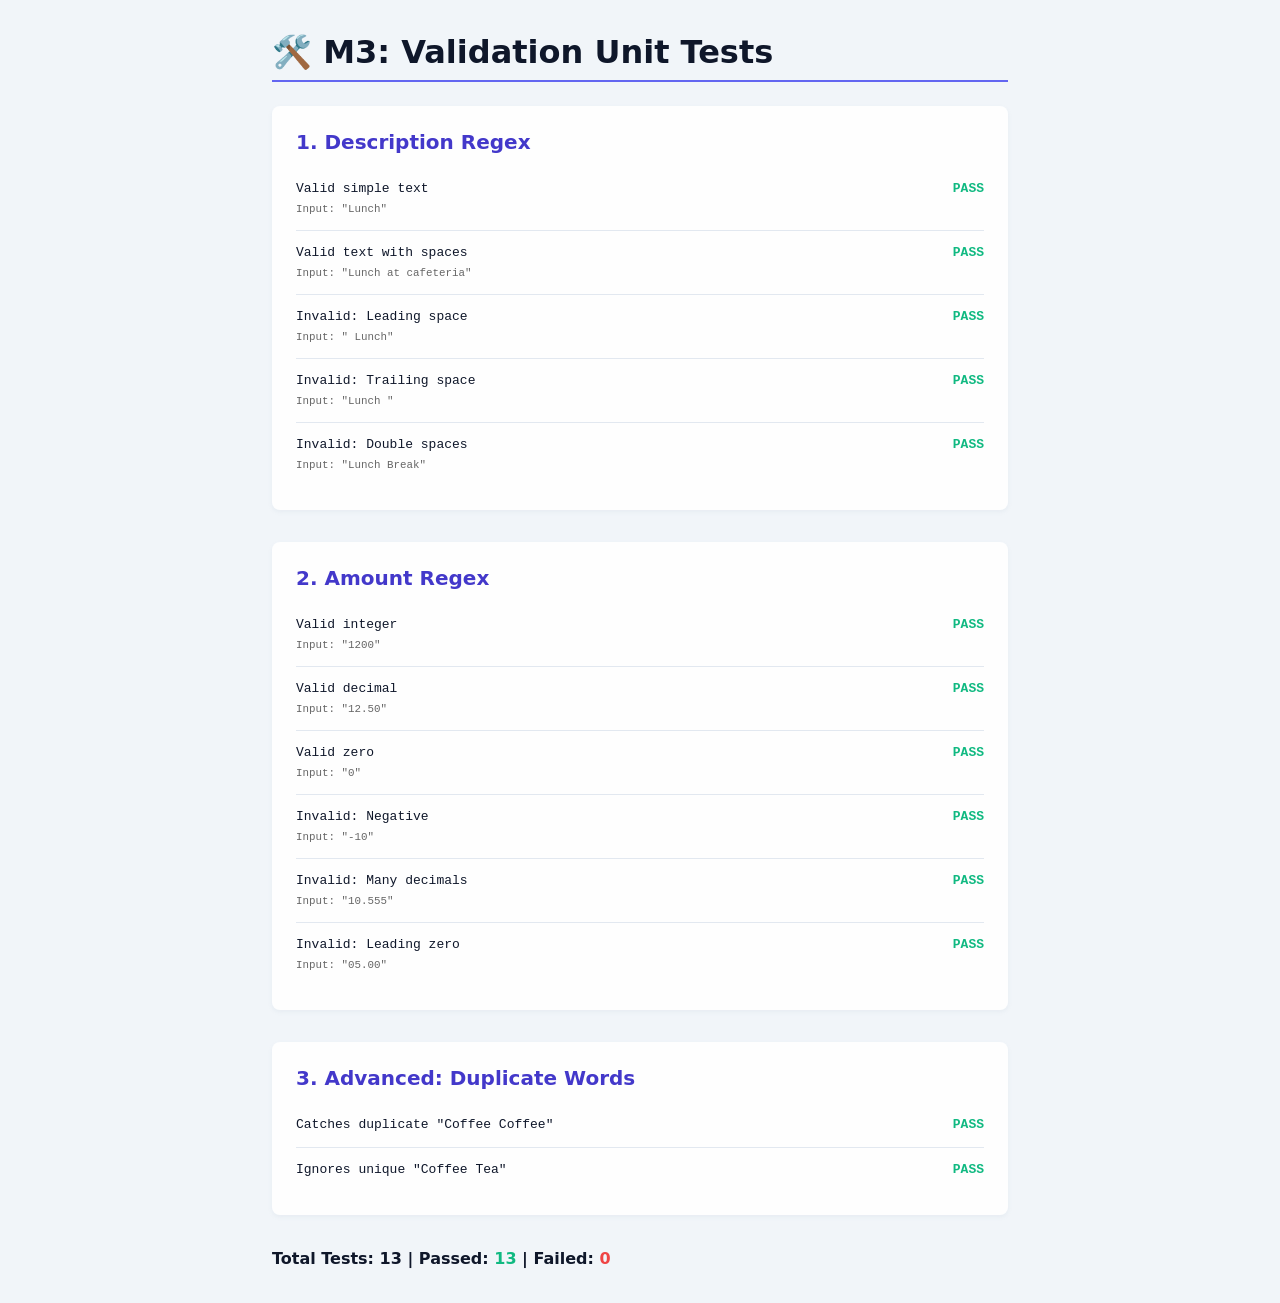
==== tests.html @ 5d40b79d "Restucturing" ====
<!DOCTYPE html>
<html lang="en">

<head>
    <meta charset="UTF-8">
    <meta name="viewport" content="width=device-width, initial-scale=1.0">
    <title>Student Finance Tracker - Unit Tests</title>
    <link rel="stylesheet" href="styles/base.css">
    <link rel="stylesheet" href="styles/variables.css">
    <style>
        body {
            padding: 2rem;
            max-width: 800px;
            margin: 0 auto;
            background: var(--background-body);
            color: var(--text-main);
        }

        .test-suite {
            margin-bottom: 2rem;
            background: var(--background-card);
            padding: 1.5rem;
            border-radius: 8px;
            box-shadow: var(--shadow-sm);
        }

        h1 {
            border-bottom: 2px solid var(--primary-color);
            padding-bottom: 0.5rem;
            margin-bottom: 1.5rem;
        }

        h2 {
            font-size: 1.25rem;
            margin-top: 0;
            color: var(--primary-dark);
        }

        .test-case {
            display: flex;
            justify-content: space-between;
            padding: 0.75rem 0;
            border-bottom: 1px solid var(--border-color);
            font-family: monospace;
        }

        .test-case:last-child {
            border-bottom: none;
        }

        .status {
            font-weight: bold;
            text-transform: uppercase;
        }

        .pass {
            color: var(--success-color);
        }

        .fail {
            color: var(--danger-color);
        }

        .summary {
            font-weight: bold;
            margin-top: 1rem;
        }
    </style>
</head>

<body>
    <h1>🛠️ M3: Validation Unit Tests</h1>
    <div id="results">Running tests...</div>

    <script>
        // NOTE: For "file://" access without a local server, we are defining patterns here.
        // In a real production app with a server, we would import from './scripts/validators.js'.

        const Patterns = {
            description: /^\S+(?: \S+)*$/,
            amount: /^(0|[1-9]\d*)(\.\d{1,2})?$/,
            category: /^[A-Za-z]+(?:[ -][A-Za-z]+)*$/,
            date: /^\d{4}-(0[1-9]|1[0-2])-(0[1-9]|[12]\d|3[01])$/,
            duplicateWords: /\b(\w+)\s+\1\b/i
        };

        const validate = (field, value) => {
            if (!Patterns[field]) return false;
            return Patterns[field].test(value);
        };

        const resultsDiv = document.getElementById('results');
        let total = 0;
        let passed = 0;

        function assert(description, input, expected, validatorName) {
            total++;
            const isValid = validate(validatorName, input);
            const isPass = isValid === expected;
            if (isPass) passed++;

            return `
                <div class="test-case">
                    <span>${description} <br><small style="color:#666">Input: "${input}"</small></span>
                    <span class="status ${isPass ? 'pass' : 'fail'}">${isPass ? 'PASS' : 'FAIL'}</span>
                </div>
            `;
        }

        function runTests() {
            let html = '';

            // Test Suite 1: Description Validation
            html += '<div class="test-suite"><h2>1. Description Regex</h2>';
            html += assert('Valid simple text', 'Lunch', true, 'description');
            html += assert('Valid text with spaces', 'Lunch at cafeteria', true, 'description');
            html += assert('Invalid: Leading space', ' Lunch', false, 'description');
            html += assert('Invalid: Trailing space', 'Lunch ', false, 'description');
            html += assert('Invalid: Double spaces', 'Lunch  Break', false, 'description');
            html += '</div>';

            // Test Suite 2: Amount Validation
            html += '<div class="test-suite"><h2>2. Amount Regex</h2>';
            html += assert('Valid integer', '1200', true, 'amount');
            html += assert('Valid decimal', '12.50', true, 'amount');
            html += assert('Valid zero', '0', true, 'amount');
            html += assert('Invalid: Negative', '-10', false, 'amount');
            html += assert('Invalid: Many decimals', '10.555', false, 'amount');
            html += assert('Invalid: Leading zero', '05.00', false, 'amount');
            html += '</div>';

            // Test Suite 3: Advanced Regex
            html += '<div class="test-suite"><h2>3. Advanced: Duplicate Words</h2>';
            const dupPattern = Patterns.duplicateWords;

            total++;
            let isPass = dupPattern.test("Coffee Coffee");
            if (isPass) passed++;
            html += `<div class="test-case"><span>Catches duplicate "Coffee Coffee"</span><span class="status ${isPass ? 'pass' : 'fail'}">${isPass ? 'PASS' : 'FAIL'}</span></div>`;

            total++;
            isPass = !dupPattern.test("Coffee Tea");
            if (isPass) passed++;
            html += `<div class="test-case"><span>Ignores unique "Coffee Tea"</span><span class="status ${isPass ? 'pass' : 'fail'}">${isPass ? 'PASS' : 'FAIL'}</span></div>`;
            html += '</div>';

            html += `<div class="summary">Total Tests: ${total} | Passed: <span class="pass">${passed}</span> | Failed: <span class="fail">${total - passed}</span></div>`;

            resultsDiv.innerHTML = html;
        }

        // Run immediately
        runTests();
    </script>
</body>

</html>
---- styles/base.css ----
/* Reset & Base Styles */
*,
*::before,
*::after {
    box-sizing: border-box;
    margin: 0;
    padding: 0;
}

html {
    scroll-behavior: smooth;
    font-size: 100%;
}

body {
    font-family: var(--font-main);
    background-color: var(--background-body);
    color: var(--text-main);
    line-height: 1.5;
    -webkit-font-smoothing: antialiased;
}

/* Typography */
h1,
h2,
h3,
h4,
h5,
h6 {
    font-weight: 600;
    line-height: 1.25;
    margin-bottom: var(--spacing-sm);
}

p {
    margin-bottom: var(--spacing-md);
}

a {
    color: var(--accent-color);
    text-decoration: none;
    transition: color 0.2s ease;
}

a:hover {
    color: var(--primary-dark);
    text-decoration: underline;
}

mark {
    background-color: var(--warning-color);
    color: var(--text-main);
    padding: 0 4px;
    border-radius: 4px;
    font-weight: 600;
}

/* Utilities */
.visually-hidden {
    position: absolute;
    width: 1px;
    height: 1px;
    padding: 0;
    margin: -1px;
    overflow: hidden;
    clip: rect(0, 0, 0, 0);
    white-space: nowrap;
    border: 0;
}

.text-right {
    text-align: right;
}

.text-center {
    text-align: center;
}

/* Buttons */
button {
    cursor: pointer;
    font-family: inherit;
    border: none;
    background: none;
}

.skip-link {
    position: absolute;
    top: -40px;
    left: 0;
    background: var(--primary-color);
    color: white;
    padding: 8px;
    z-index: 100;
}

.skip-link:focus {
    top: 0;
}
---- styles/variables.css ----
:root {
    /* "Vibrant Glass" Theme */

    /* Primary: Electric Indigo */
    --primary-color: #6366f1;
    --primary-dark: #4338ca;
    --primary-light: #e0e7ff;

    /* Secondary: Teal/Cyan */
    --secondary-color: #06b6d4;

    /* Accent: Hot Pink/Rose */
    --accent-color: #f43f5e;

    /* Gradients */
    --accent-gradient: linear-gradient(135deg, #6366f1 0%, #a855f7 50%, #ec4899 100%);
    --card-gradient: linear-gradient(145deg, #ffffff, #f8fafc);
    --sidebar-gradient: linear-gradient(180deg, #1e1b4b 0%, #312e81 100%);

    /* Backgrounds */
    --background-body: #f1f5f9;
    /* Light Grey */
    --background-card: rgba(255, 255, 255, 0.9);
    /* Slight transparency */

    /* Text */
    --text-main: #0f172a;
    --text-muted: #64748b;
    --text-on-dark: #f8fafc;

    /* Status Colors */
    --danger-color: #ef4444;
    --success-color: #10b981;
    --warning-color: #f59e0b;

    /* Typography */
    --font-main: 'Outfit', 'Inter', system-ui, sans-serif;
    /* Outfit is trendy */
    --font-size-sm: 0.875rem;
    --font-size-base: 1rem;
    --font-size-lg: 1.125rem;
    --font-size-xl: 1.5rem;
    --font-size-2xl: 2rem;

    /* Spacing */
    --spacing-xs: 0.5rem;
    --spacing-sm: 0.75rem;
    --spacing-md: 1.25rem;
    /* More generous spacing */
    --spacing-lg: 2rem;
    --spacing-xl: 3rem;

    /* Borders */
    --radius-sm: 0.5rem;
    --radius-md: 1rem;
    --radius-lg: 1.5rem;
    /* Very rounded 'modern' feel */
    --border-color: #e2e8f0;

    /* Shadows (Neumorphic/Glassy) */
    --shadow-sm: 0 2px 4px rgba(148, 163, 184, 0.1);
    --shadow-md: 0 8px 16px rgba(148, 163, 184, 0.1);
    --shadow-lg: 0 12px 24px rgba(148, 163, 184, 0.15), 0 0 0 1px rgba(255, 255, 255, 0.5) inset;
    --shadow-colored: 0 10px 20px -5px rgba(99, 102, 241, 0.4);
}

/* Dark Mode Overrides - "Cyber Dark" */
@media (prefers-color-scheme: dark) {
    :root {
        --background-body: #0f172a;
        /* Deep Navy */
        --background-card: rgba(30, 41, 59, 0.7);
        /* Deep Slate Glass */
        --text-main: #f1f5f9;
        --text-muted: #94a3b8;
        --border-color: rgba(148, 163, 184, 0.1);
        --shadow-sm: 0 2px 4px rgba(0, 0, 0, 0.2);
        --shadow-md: 0 8px 16px rgba(0, 0, 0, 0.3);
        --shadow-lg: 0 12px 24px rgba(0, 0, 0, 0.4), 0 0 0 1px rgba(255, 255, 255, 0.05) inset;
        --card-gradient: linear-gradient(145deg, #1e293b, #0f172a);
    }
}
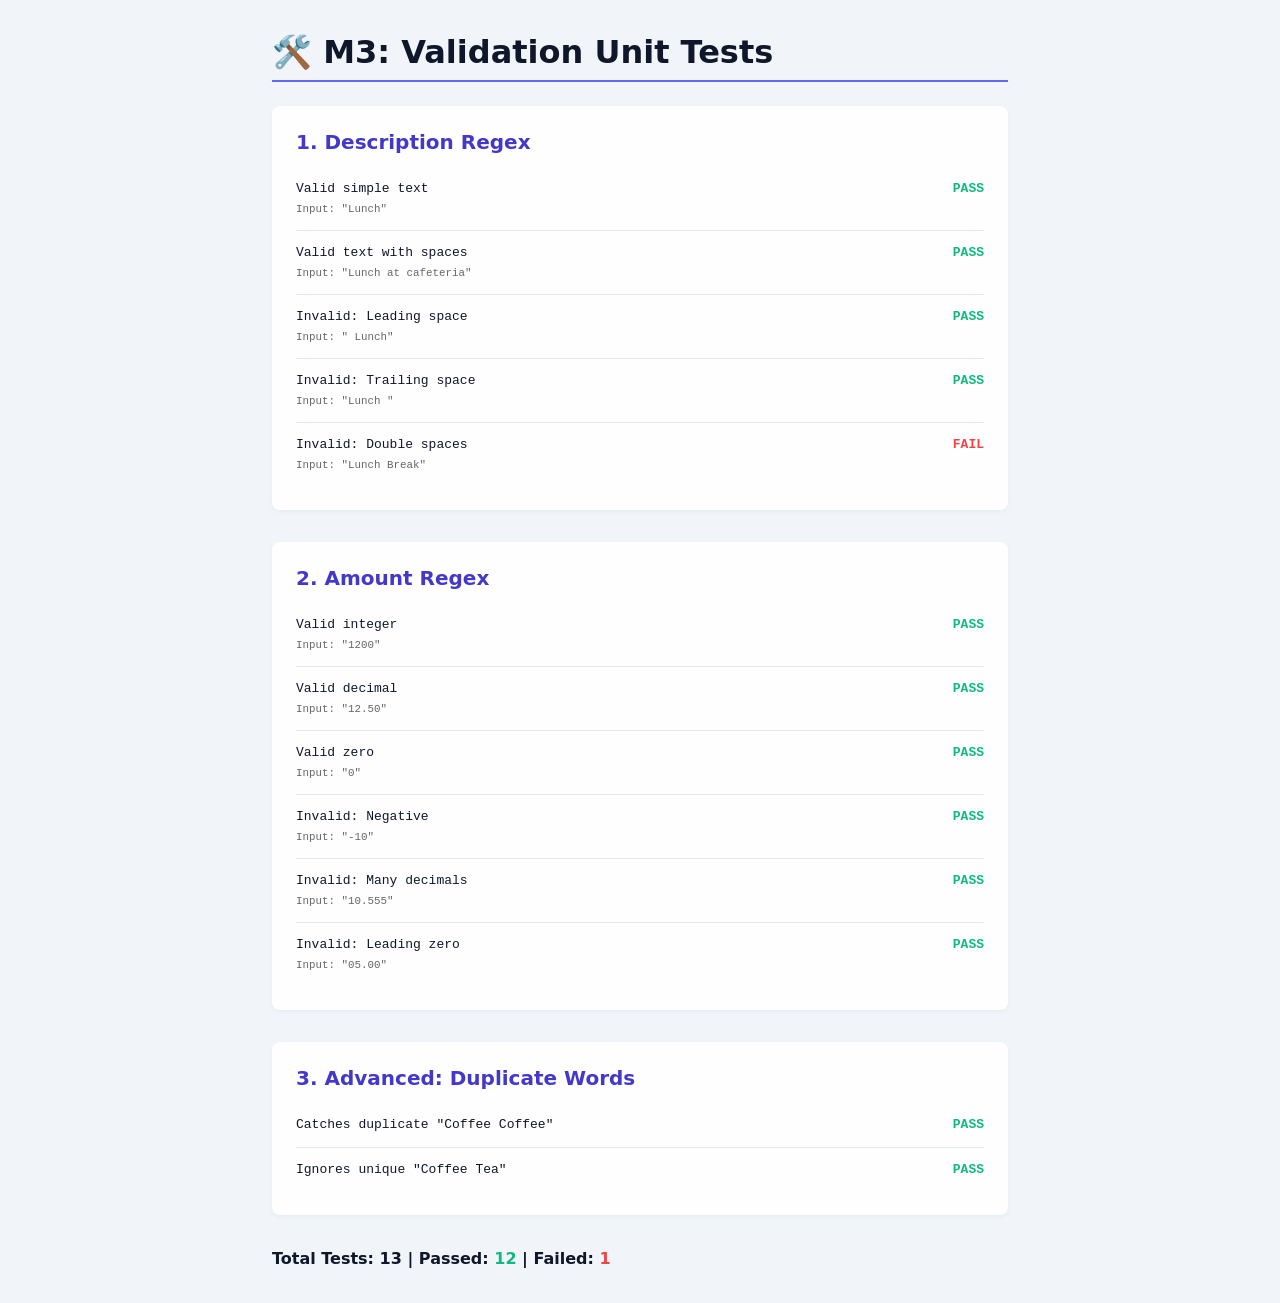
==== commit 4ccce021: "Adding some functionalities" ====
--- a/tests.html
+++ b/tests.html
@@ -77,7 +77,7 @@
         // In a real production app with a server, we would import from './scripts/validators.js'.
 
         const Patterns = {
-            description: /^\S+(?: \S+)*$/,
+            description: /^\S(?:.*\S)?$/,
             amount: /^(0|[1-9]\d*)(\.\d{1,2})?$/,
             category: /^[A-Za-z]+(?:[ -][A-Za-z]+)*$/,
             date: /^\d{4}-(0[1-9]|1[0-2])-(0[1-9]|[12]\d|3[01])$/,
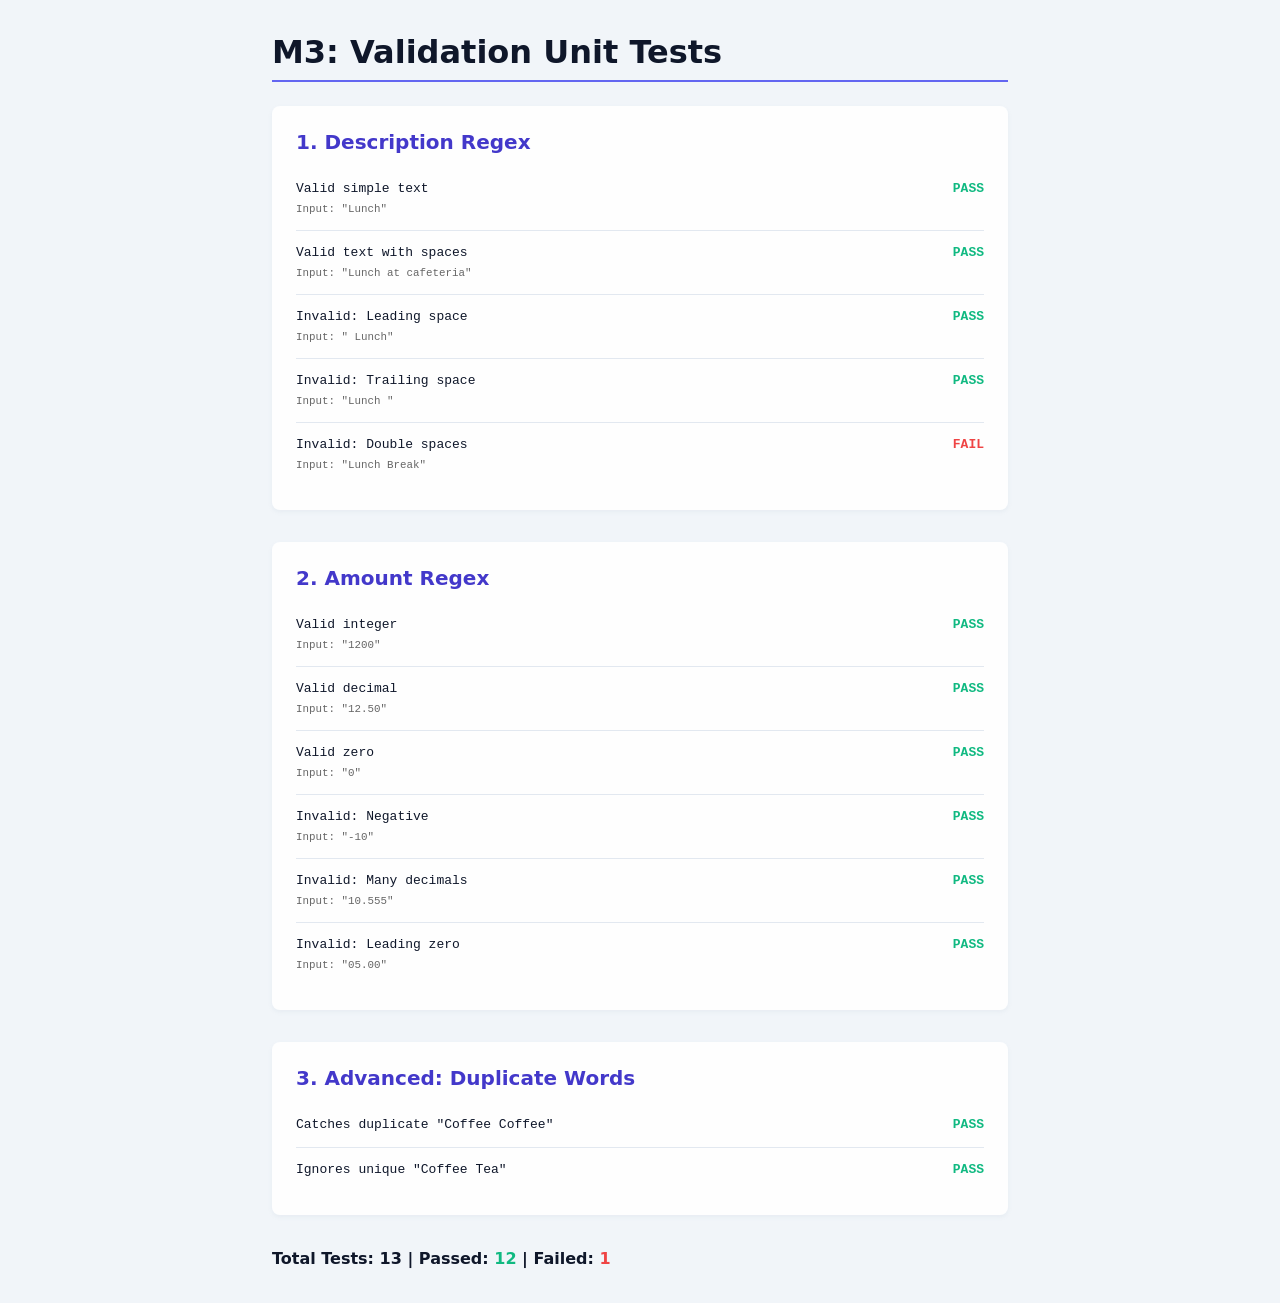
==== commit e08a44f8: "Structuring settings" ====
--- a/tests.html
+++ b/tests.html
@@ -69,7 +69,7 @@
 </head>
 
 <body>
-    <h1>🛠️ M3: Validation Unit Tests</h1>
+    <h1>M3: Validation Unit Tests</h1>
     <div id="results">Running tests...</div>
 
     <script>
--- a/styles/variables.css
+++ b/styles/variables.css
@@ -65,18 +65,16 @@
 }
 
 /* Dark Mode Overrides - "Cyber Dark" */
-@media (prefers-color-scheme: dark) {
-    :root {
-        --background-body: #0f172a;
-        /* Deep Navy */
-        --background-card: rgba(30, 41, 59, 0.7);
-        /* Deep Slate Glass */
-        --text-main: #f1f5f9;
-        --text-muted: #94a3b8;
-        --border-color: rgba(148, 163, 184, 0.1);
-        --shadow-sm: 0 2px 4px rgba(0, 0, 0, 0.2);
-        --shadow-md: 0 8px 16px rgba(0, 0, 0, 0.3);
-        --shadow-lg: 0 12px 24px rgba(0, 0, 0, 0.4), 0 0 0 1px rgba(255, 255, 255, 0.05) inset;
-        --card-gradient: linear-gradient(145deg, #1e293b, #0f172a);
-    }
+[data-theme="dark"] {
+    --background-body: #0f172a;
+    /* Deep Navy */
+    --background-card: rgba(30, 41, 59, 0.7);
+    /* Deep Slate Glass */
+    --text-main: #f1f5f9;
+    --text-muted: #94a3b8;
+    --border-color: rgba(148, 163, 184, 0.1);
+    --shadow-sm: 0 2px 4px rgba(0, 0, 0, 0.2);
+    --shadow-md: 0 8px 16px rgba(0, 0, 0, 0.3);
+    --shadow-lg: 0 12px 24px rgba(0, 0, 0, 0.4), 0 0 0 1px rgba(255, 255, 255, 0.05) inset;
+    --card-gradient: linear-gradient(145deg, #1e293b, #0f172a);
 }
